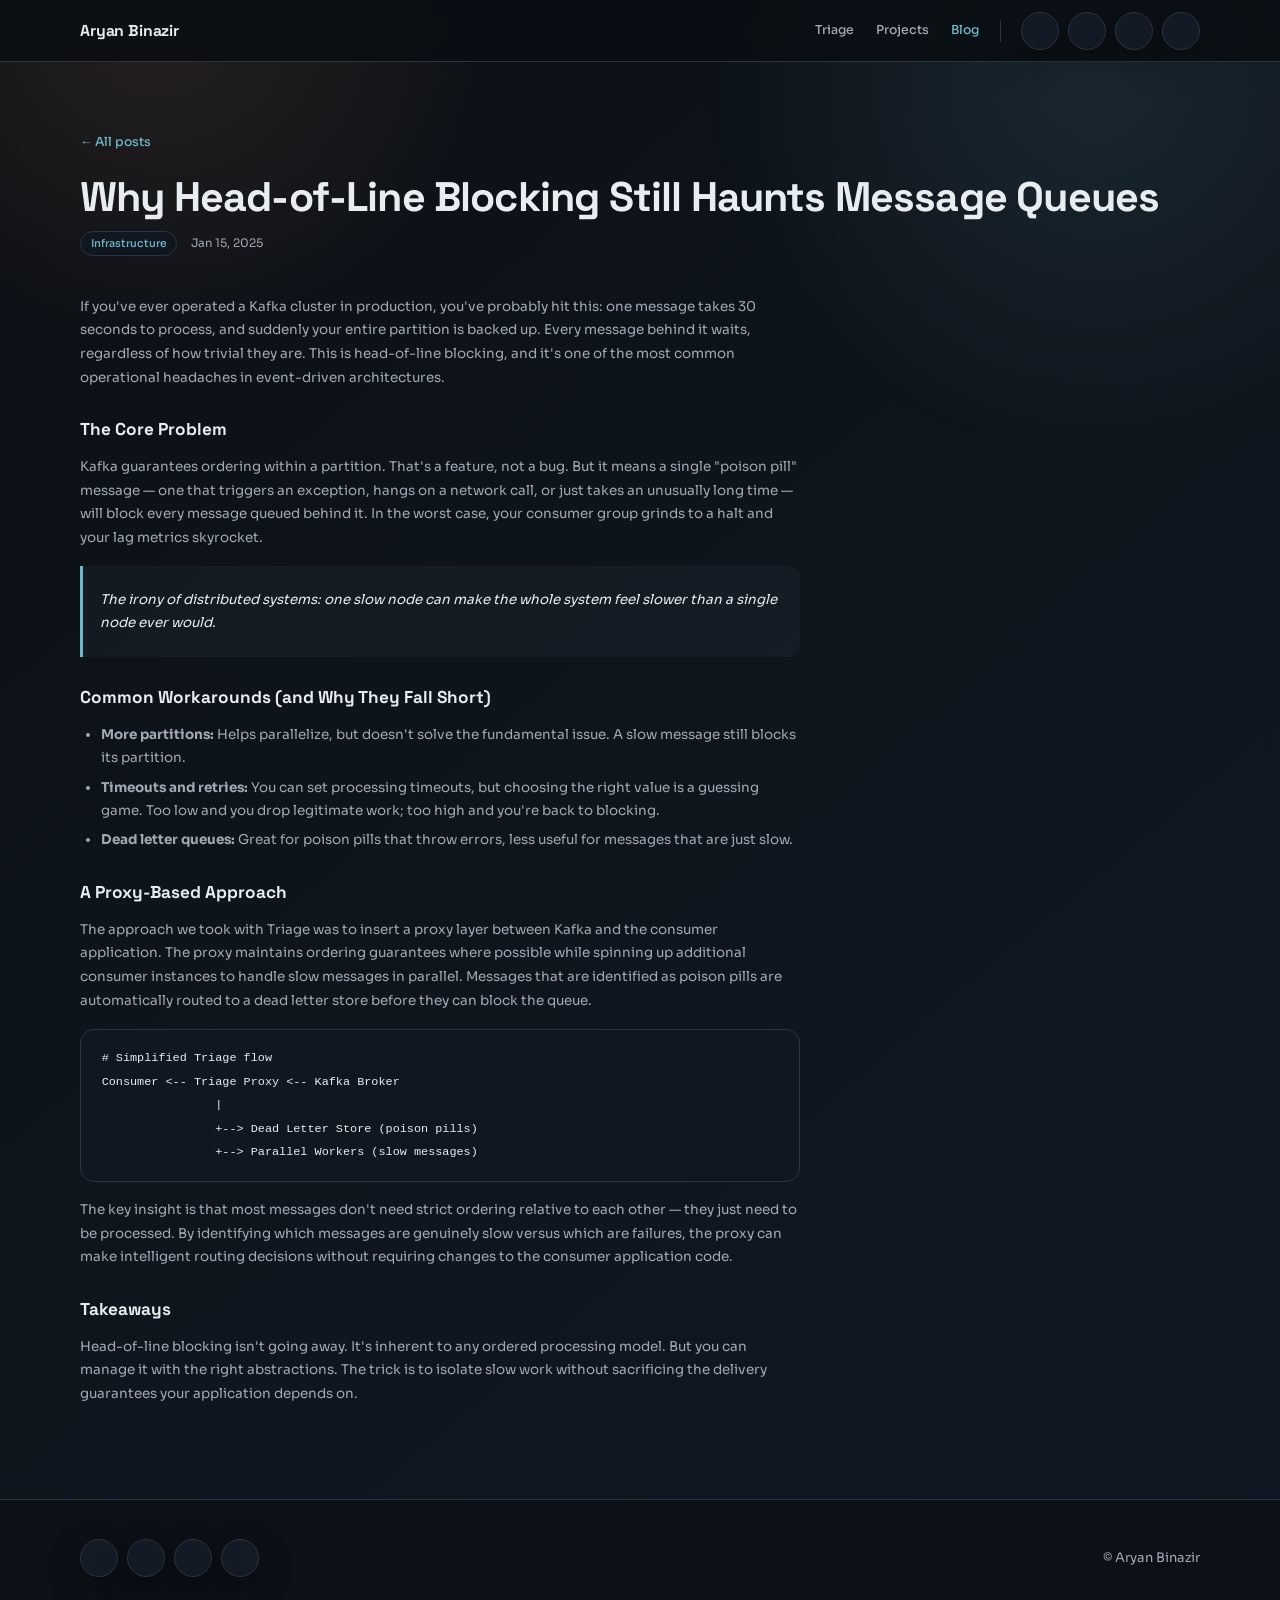
==== blog/head-of-line-blocking/index.html @ 7ed04e6e "Add per-post pages with clean URLs at /blog/<slug>/ - build-posts.sh now generates blog/<slug>/index" ====
<!DOCTYPE html>
<html lang="en">
  <head>
    <title>Why Head-of-Line Blocking Still Haunts Message Queues &ndash; Aryan Binazir</title>
    <meta charset="utf-8" />
    <meta name="viewport" content="width=device-width, initial-scale=1" />
    <meta name="description" content="A single slow consumer can stall an entire Kafka partition. Here&#x27;s how we diagnosed the problem at scale and what we built to fix it." />
    <link rel="canonical" href="https://aryanbinazir.dev/blog/head-of-line-blocking/" />
    <!-- Open Graph -->
    <meta property="og:type" content="article" />
    <meta property="og:title" content="Why Head-of-Line Blocking Still Haunts Message Queues" />
    <meta property="og:description" content="A single slow consumer can stall an entire Kafka partition. Here&#x27;s how we diagnosed the problem at scale and what we built to fix it." />
    <meta property="og:url" content="https://aryanbinazir.dev/blog/head-of-line-blocking/" />
    <meta property="article:published_time" content="2025-01-15" />
    <!-- Twitter -->
    <meta name="twitter:card" content="summary" />
    <meta name="twitter:title" content="Why Head-of-Line Blocking Still Haunts Message Queues" />
    <meta name="twitter:description" content="A single slow consumer can stall an entire Kafka partition. Here&#x27;s how we diagnosed the problem at scale and what we built to fix it." />
    <link rel="icon" type="image/x-icon" href="../../images/Favicon.ico" />
    <link rel="icon" type="image/svg+xml" href="../../images/favicon.svg" />
    <link rel="preconnect" href="https://fonts.googleapis.com" />
    <link rel="preconnect" href="https://fonts.gstatic.com" crossorigin />
    <link
      href="https://fonts.googleapis.com/css2?family=Space+Grotesk:wght@400;500;600;700&family=Sora:wght@300;400;500;600;700&display=swap"
      rel="stylesheet"
    />
    <link rel="stylesheet" href="../../assets/css/fontawesome-all.min.css" />
    <style>
      :root {
        --bg: #0b0f14; --bg-alt: #111823; --ink: #e8edf2; --muted: #a1a9b5;
        --accent: #d28c62; --accent-2: #6fb8c9; --card: #141d28;
        --border: #2a3443; --panel: #101720;
        --shadow: 0 24px 60px rgba(0,0,0,0.55);
        --shadow-soft: 0 12px 32px rgba(0,0,0,0.35);
        --scroll-offset: 84px;
      }
      *, *::before, *::after { box-sizing: border-box; margin: 0; padding: 0; }
      html { font-size: 86%; scroll-behavior: smooth; }
      body {
        min-height: 100vh; font-family: 'Sora', sans-serif; color: var(--ink);
        background: linear-gradient(140deg, var(--bg) 0%, #0f151d 45%, var(--bg-alt) 100%);
        line-height: 1.65;
      }
      body::before, body::after {
        content: ''; position: fixed; inset: 0; pointer-events: none; z-index: 0;
      }
      body::before { background: radial-gradient(600px circle at 12% 0%, rgba(210,140,98,0.14), transparent 60%); }
      body::after  { background: radial-gradient(700px circle at 85% 8%, rgba(111,184,201,0.12), transparent 55%); }
      img { max-width: 100%; display: block; }
      a { color: inherit; text-decoration: none; }
      ul { list-style: none; }
      .page {
        position: relative; z-index: 1;
        background-image: radial-gradient(rgba(255,255,255,0.025) 0.6px, transparent 0.6px);
        background-size: 18px 18px;
      }
      .container { width: min(1120px, 92vw); margin: 0 auto; }

      /* ── HEADER ── */
      .site-header {
        position: sticky; top: 0; z-index: 10;
        background: rgba(11,15,20,0.9); border-bottom: 1px solid var(--border);
        backdrop-filter: blur(12px); -webkit-backdrop-filter: blur(12px);
      }
      .header-inner { display: flex; align-items: center; justify-content: space-between; padding: 0.85rem 0; }
      .header-brand { font-family: 'Space Grotesk', sans-serif; font-size: 1.15rem; font-weight: 700; color: var(--ink); letter-spacing: -0.01em; white-space: nowrap; }
      .header-right { display: flex; align-items: center; gap: 1.5rem; }
      .text-nav { display: flex; gap: 1.6rem; }
      .text-nav a { font-size: 0.9rem; font-weight: 500; color: var(--muted); transition: color 0.2s; }
      .text-nav a:hover { color: var(--accent-2); }
      .text-nav a.active { color: var(--accent-2); }
      .nav-divider { width: 1px; height: 22px; background: var(--border); }
      .icon-nav { display: flex; align-items: center; gap: 0.65rem; }
      .icon-nav li { display: flex; }
      .icon-nav .icon {
        position: relative; display: inline-flex; align-items: center; justify-content: center;
        width: 38px; height: 38px; border-radius: 999px; border: 1px solid var(--border);
        background: rgba(20,29,40,0.92); box-shadow: var(--shadow-soft); font-size: 0.95rem;
        transition: transform 0.2s, box-shadow 0.2s, border-color 0.2s;
      }
      .icon-nav .icon:hover { transform: translateY(-2px); box-shadow: var(--shadow); border-color: rgba(111,184,201,0.6); }
      .icon-nav .label { position: absolute; width: 1px; height: 1px; padding: 0; margin: -1px; overflow: hidden; clip: rect(0,0,0,0); white-space: nowrap; border: 0; }

      /* ── POST LAYOUT ── */
      .post-header { padding: clamp(3rem, 6vw, 5rem) 0 clamp(1.5rem, 3vw, 2rem); }
      .back-link { display: inline-flex; align-items: center; gap: 0.4rem; font-size: 0.9rem; font-weight: 500; color: var(--accent-2); margin-bottom: 1.5rem; transition: color 0.2s, gap 0.2s; }
      .back-link:hover { color: var(--accent); gap: 0.6rem; }
      .post-header h1 {
        font-family: 'Space Grotesk', sans-serif; font-size: clamp(2rem, 3.5vw, 3rem);
        line-height: 1.15; letter-spacing: -0.02em; margin-bottom: 0.75rem; max-width: 40ch;
      }
      .post-header .post-meta { display: flex; align-items: center; gap: 1rem; font-size: 0.85rem; color: var(--muted); }
      .post-tag {
        display: inline-block; padding: 0.2rem 0.7rem; border-radius: 999px;
        border: 1px solid var(--border); background: var(--panel);
        font-size: 0.78rem; font-weight: 500; color: var(--accent-2);
      }

      /* ── POST BODY ── */
      .post-content { padding: 0 0 clamp(4rem, 7vw, 6rem); }
      .post-body { color: var(--muted); font-size: 0.98rem; line-height: 1.75; max-width: 72ch; }
      .post-body h2 { font-family: 'Space Grotesk', sans-serif; color: var(--ink); font-size: 1.25rem; margin: 1.8rem 0 0.6rem; }
      .post-body h3 { font-family: 'Space Grotesk', sans-serif; color: var(--ink); font-size: 1.1rem; margin: 1.4rem 0 0.5rem; }
      .post-body p { margin: 0.8rem 0; }
      .post-body code { background: var(--panel); border: 1px solid var(--border); border-radius: 6px; padding: 0.15rem 0.45rem; font-size: 0.88rem; color: var(--accent); }
      .post-body pre { background: var(--panel); border: 1px solid var(--border); border-radius: 14px; padding: 1.2rem 1.5rem; overflow-x: auto; margin: 1.2rem 0; }
      .post-body pre code { background: none; border: none; padding: 0; font-size: 0.86rem; color: var(--ink); }
      .post-body ul, .post-body ol { list-style: disc; padding-left: 1.5rem; margin: 0.8rem 0; }
      .post-body ol { list-style: decimal; }
      .post-body li { margin-bottom: 0.4rem; }
      .post-body blockquote { border-left: 3px solid var(--accent-2); padding: 0.8rem 1.2rem; margin: 1.2rem 0; background: rgba(111,184,201,0.05); border-radius: 0 12px 12px 0; font-style: italic; color: var(--ink); }
      .post-body a { color: var(--accent-2); text-decoration: underline; text-underline-offset: 2px; }
      .post-body a:hover { color: var(--accent); }
      .post-body hr { border: none; border-top: 1px solid var(--border); margin: 2rem 0; }
      .post-body img { border-radius: 14px; margin: 1.2rem 0; }

      /* ── FOOTER ── */
      .site-footer { border-top: 1px solid var(--border); padding: 2.8rem 0 3.5rem; background: rgba(11,15,20,0.65); }
      .footer-inner { display: flex; align-items: center; justify-content: space-between; gap: 1.5rem; flex-wrap: wrap; }
      .footer-meta { display: flex; gap: 1.5rem; color: var(--muted); font-size: 0.95rem; }

      /* ── RESPONSIVE ── */
      @media (max-width: 960px) { .header-inner { justify-content: center; } .header-brand { display: none; } .header-right { width: 100%; justify-content: center; } }
      @media (max-width: 700px) { .icon-nav { flex-wrap: wrap; justify-content: center; } .text-nav { gap: 1rem; } .text-nav a { font-size: 0.82rem; } .nav-divider { display: none; } .site-header { position: static; } .header-right { flex-wrap: wrap; justify-content: center; gap: 0.75rem; } .footer-inner { justify-content: center; } }
      @media (prefers-reduced-motion: reduce) { html { scroll-behavior: auto; } }
    </style>
  </head>
  <body class="site">
    <div class="page">
      <header class="site-header">
        <div class="container header-inner">
          <a href="../../index.html" class="header-brand">Aryan Binazir</a>
          <div class="header-right">
            <nav class="text-nav" aria-label="Main navigation">
              <a href="../../index.html#triage">Triage</a>
              <a href="../../index.html#projects">Projects</a>
              <a href="../../blog.html" class="active">Blog</a>
            </nav>
            <span class="nav-divider"></span>
            <nav class="icon-nav" aria-label="Social links">
              <a target="_blank" rel="noopener noreferrer" href="https://www.linkedin.com/in/aryanbinazir/" class="icon fab fa-linkedin-in" aria-label="LinkedIn" title="LinkedIn"><span class="label">LinkedIn</span></a>
              <a target="_blank" rel="noopener noreferrer" href="https://github.com/aryan-binazir" class="icon fab fa-github" aria-label="GitHub" title="GitHub"><span class="label">GitHub</span></a>
              <a target="_blank" rel="noopener noreferrer" href="/assets/Aryan-Binazir-Resume.pdf" class="icon fas fa-file-alt" aria-label="Resume" title="Resume"><span class="label">Resume</span></a>
              <a href="mailto:abinazir@gmail.com" class="icon fas fa-envelope" aria-label="Email" title="Email"><span class="label">Email</span></a>
            </nav>
          </div>
        </div>
      </header>

      <main>
        <section class="post-header">
          <div class="container">
            <a href="../../blog.html" class="back-link">&larr; All posts</a>
            <h1>Why Head-of-Line Blocking Still Haunts Message Queues</h1>
            <div class="post-meta">
              <span class="post-tag">Infrastructure</span>
              <time datetime="2025-01-15">Jan 15, 2025</time>
            </div>
          </div>
        </section>
        <section class="post-content">
          <div class="container">
            <div class="post-body" id="post-body"></div>
          </div>
        </section>
      </main>

      <footer class="site-footer">
        <div class="container footer-inner">
          <ul class="icon-nav" aria-label="Footer social links">
            <li><a target="_blank" rel="noopener noreferrer" href="https://www.linkedin.com/in/aryanbinazir/" class="icon fab fa-linkedin-in" aria-label="LinkedIn" title="LinkedIn"><span class="label">LinkedIn</span></a></li>
            <li><a target="_blank" rel="noopener noreferrer" href="https://github.com/aryan-binazir" class="icon fab fa-github" aria-label="GitHub" title="GitHub"><span class="label">GitHub</span></a></li>
            <li><a target="_blank" rel="noopener noreferrer" href="/assets/Aryan-Binazir-Resume.pdf" class="icon fas fa-file-alt" aria-label="Resume" title="Resume"><span class="label">Resume</span></a></li>
            <li><a href="mailto:abinazir@gmail.com" class="icon fas fa-envelope" aria-label="Email" title="Email"><span class="label">Email</span></a></li>
          </ul>
          <ul class="footer-meta"><li>&copy; Aryan Binazir</li></ul>
        </div>
      </footer>
    </div>

    <script src="../../assets/js/marked.min.js"></script>
    <script>
      document.getElementById('post-body').innerHTML = marked.parse("\nIf you've ever operated a Kafka cluster in production, you've probably hit this: one message takes 30 seconds to process, and suddenly your entire partition is backed up. Every message behind it waits, regardless of how trivial they are. This is head-of-line blocking, and it's one of the most common operational headaches in event-driven architectures.\n\n## The Core Problem\n\nKafka guarantees ordering within a partition. That's a feature, not a bug. But it means a single \"poison pill\" message \u2014 one that triggers an exception, hangs on a network call, or just takes an unusually long time \u2014 will block every message queued behind it. In the worst case, your consumer group grinds to a halt and your lag metrics skyrocket.\n\n> The irony of distributed systems: one slow node can make the whole system feel slower than a single node ever would.\n\n## Common Workarounds (and Why They Fall Short)\n\n- **More partitions:** Helps parallelize, but doesn't solve the fundamental issue. A slow message still blocks its partition.\n- **Timeouts and retries:** You can set processing timeouts, but choosing the right value is a guessing game. Too low and you drop legitimate work; too high and you're back to blocking.\n- **Dead letter queues:** Great for poison pills that throw errors, less useful for messages that are just slow.\n\n## A Proxy-Based Approach\n\nThe approach we took with Triage was to insert a proxy layer between Kafka and the consumer application. The proxy maintains ordering guarantees where possible while spinning up additional consumer instances to handle slow messages in parallel. Messages that are identified as poison pills are automatically routed to a dead letter store before they can block the queue.\n\n```\n# Simplified Triage flow\nConsumer <-- Triage Proxy <-- Kafka Broker\n                |\n                +--> Dead Letter Store (poison pills)\n                +--> Parallel Workers (slow messages)\n```\n\nThe key insight is that most messages don't need strict ordering relative to each other \u2014 they just need to be processed. By identifying which messages are genuinely slow versus which are failures, the proxy can make intelligent routing decisions without requiring changes to the consumer application code.\n\n## Takeaways\n\nHead-of-line blocking isn't going away. It's inherent to any ordered processing model. But you can manage it with the right abstractions. The trick is to isolate slow work without sacrificing the delivery guarantees your application depends on.\n");
    </script>
  </body>
</html>
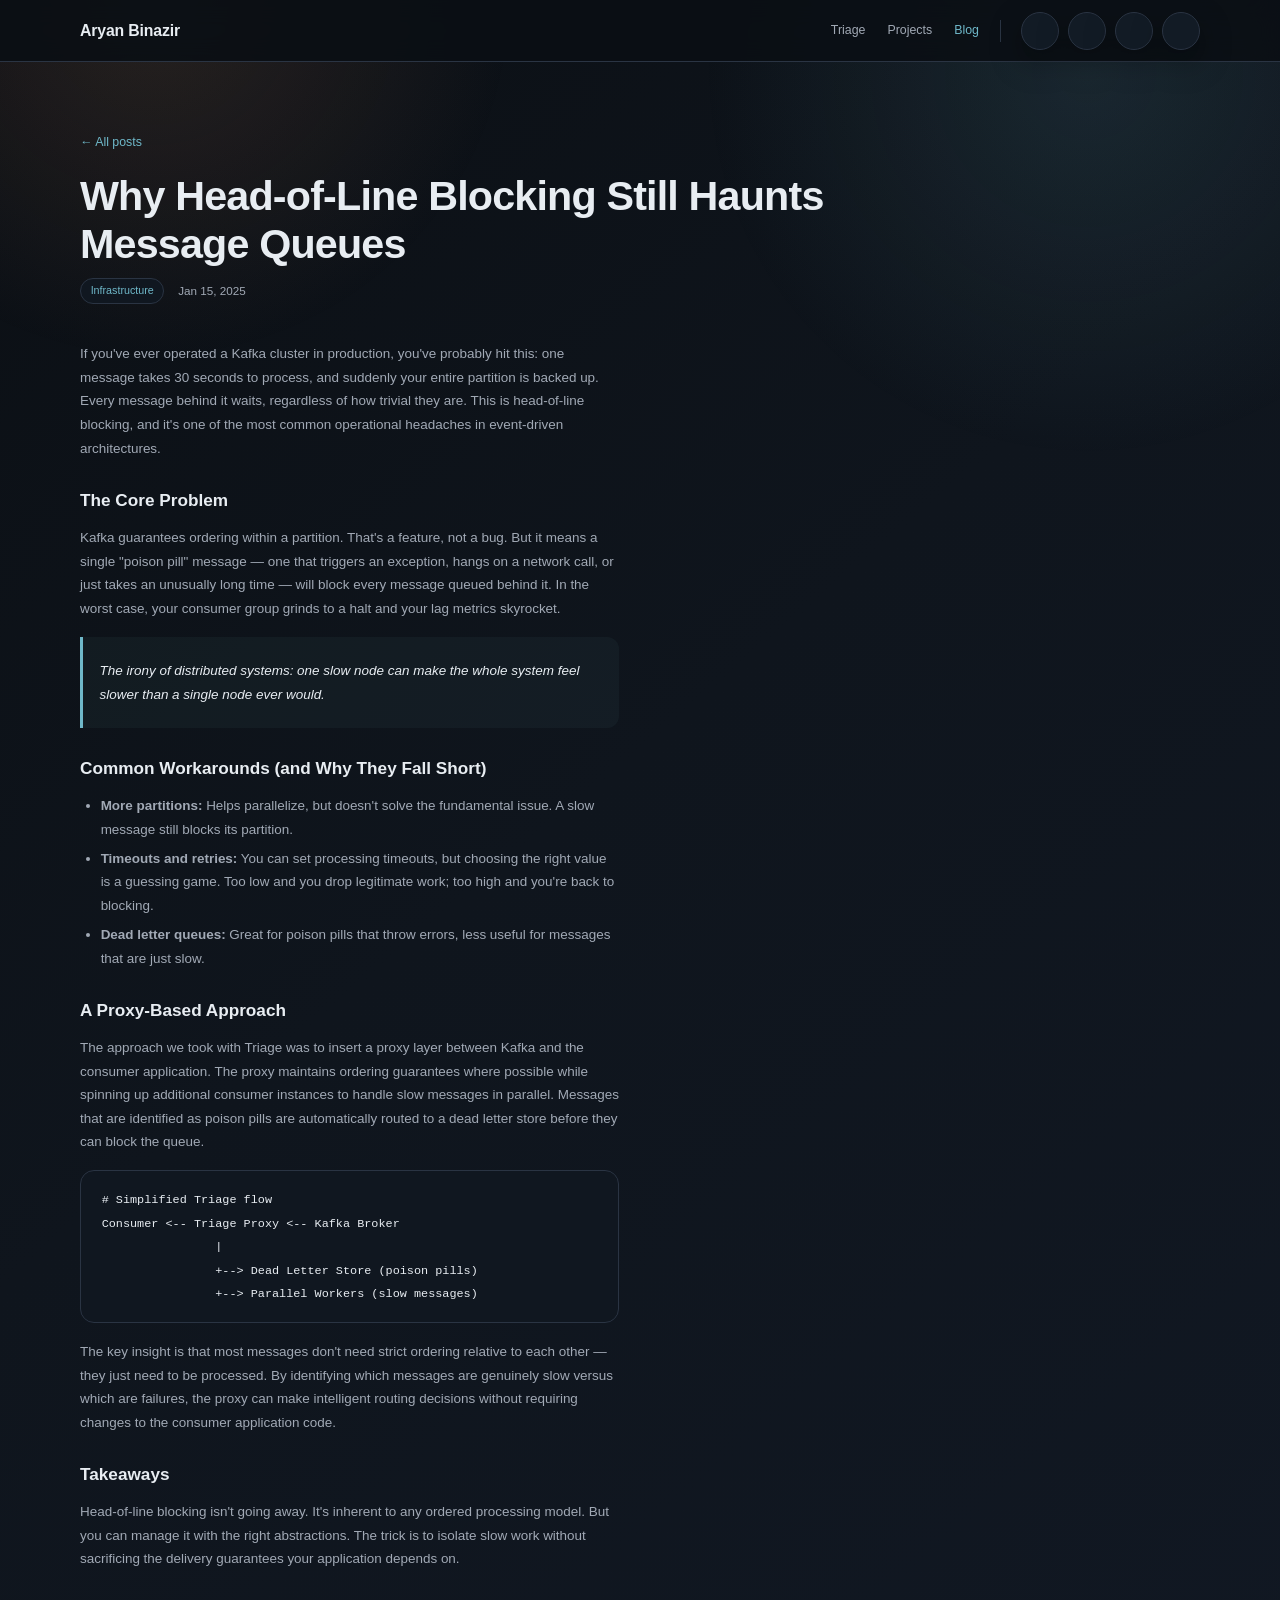
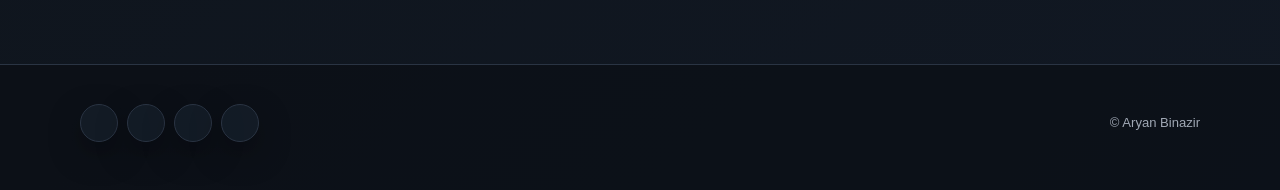
==== commit d6746ad4: "Fix HTML sanitizer XSS vulnerabilities and harden build script Sanitizer: - Add missing dangerous ta" ====
--- a/blog/head-of-line-blocking/index.html
+++ b/blog/head-of-line-blocking/index.html
@@ -1,9 +1,11 @@
 <!DOCTYPE html>
+<!-- GENERATED_BY_BUILD_POSTS_SH -->
 <html lang="en">
   <head>
     <title>Why Head-of-Line Blocking Still Haunts Message Queues &ndash; Aryan Binazir</title>
     <meta charset="utf-8" />
     <meta name="viewport" content="width=device-width, initial-scale=1" />
+    <meta http-equiv="Content-Security-Policy" content="default-src 'self'; script-src 'self' 'unsafe-inline'; style-src 'self' 'unsafe-inline' https://fonts.googleapis.com; font-src https://fonts.gstatic.com; img-src 'self' data: https:; object-src 'none'; base-uri 'self'" />
     <meta name="description" content="A single slow consumer can stall an entire Kafka partition. Here&#x27;s how we diagnosed the problem at scale and what we built to fix it." />
     <link rel="canonical" href="https://aryanbinazir.dev/blog/head-of-line-blocking/" />
     <!-- Open Graph -->
@@ -25,105 +27,8 @@
       rel="stylesheet"
     />
     <link rel="stylesheet" href="../../assets/css/fontawesome-all.min.css" />
-    <style>
-      :root {
-        --bg: #0b0f14; --bg-alt: #111823; --ink: #e8edf2; --muted: #a1a9b5;
-        --accent: #d28c62; --accent-2: #6fb8c9; --card: #141d28;
-        --border: #2a3443; --panel: #101720;
-        --shadow: 0 24px 60px rgba(0,0,0,0.55);
-        --shadow-soft: 0 12px 32px rgba(0,0,0,0.35);
-        --scroll-offset: 84px;
-      }
-      *, *::before, *::after { box-sizing: border-box; margin: 0; padding: 0; }
-      html { font-size: 86%; scroll-behavior: smooth; }
-      body {
-        min-height: 100vh; font-family: 'Sora', sans-serif; color: var(--ink);
-        background: linear-gradient(140deg, var(--bg) 0%, #0f151d 45%, var(--bg-alt) 100%);
-        line-height: 1.65;
-      }
-      body::before, body::after {
-        content: ''; position: fixed; inset: 0; pointer-events: none; z-index: 0;
-      }
-      body::before { background: radial-gradient(600px circle at 12% 0%, rgba(210,140,98,0.14), transparent 60%); }
-      body::after  { background: radial-gradient(700px circle at 85% 8%, rgba(111,184,201,0.12), transparent 55%); }
-      img { max-width: 100%; display: block; }
-      a { color: inherit; text-decoration: none; }
-      ul { list-style: none; }
-      .page {
-        position: relative; z-index: 1;
-        background-image: radial-gradient(rgba(255,255,255,0.025) 0.6px, transparent 0.6px);
-        background-size: 18px 18px;
-      }
-      .container { width: min(1120px, 92vw); margin: 0 auto; }
-
-      /* ── HEADER ── */
-      .site-header {
-        position: sticky; top: 0; z-index: 10;
-        background: rgba(11,15,20,0.9); border-bottom: 1px solid var(--border);
-        backdrop-filter: blur(12px); -webkit-backdrop-filter: blur(12px);
-      }
-      .header-inner { display: flex; align-items: center; justify-content: space-between; padding: 0.85rem 0; }
-      .header-brand { font-family: 'Space Grotesk', sans-serif; font-size: 1.15rem; font-weight: 700; color: var(--ink); letter-spacing: -0.01em; white-space: nowrap; }
-      .header-right { display: flex; align-items: center; gap: 1.5rem; }
-      .text-nav { display: flex; gap: 1.6rem; }
-      .text-nav a { font-size: 0.9rem; font-weight: 500; color: var(--muted); transition: color 0.2s; }
-      .text-nav a:hover { color: var(--accent-2); }
-      .text-nav a.active { color: var(--accent-2); }
-      .nav-divider { width: 1px; height: 22px; background: var(--border); }
-      .icon-nav { display: flex; align-items: center; gap: 0.65rem; }
-      .icon-nav li { display: flex; }
-      .icon-nav .icon {
-        position: relative; display: inline-flex; align-items: center; justify-content: center;
-        width: 38px; height: 38px; border-radius: 999px; border: 1px solid var(--border);
-        background: rgba(20,29,40,0.92); box-shadow: var(--shadow-soft); font-size: 0.95rem;
-        transition: transform 0.2s, box-shadow 0.2s, border-color 0.2s;
-      }
-      .icon-nav .icon:hover { transform: translateY(-2px); box-shadow: var(--shadow); border-color: rgba(111,184,201,0.6); }
-      .icon-nav .label { position: absolute; width: 1px; height: 1px; padding: 0; margin: -1px; overflow: hidden; clip: rect(0,0,0,0); white-space: nowrap; border: 0; }
-
-      /* ── POST LAYOUT ── */
-      .post-header { padding: clamp(3rem, 6vw, 5rem) 0 clamp(1.5rem, 3vw, 2rem); }
-      .back-link { display: inline-flex; align-items: center; gap: 0.4rem; font-size: 0.9rem; font-weight: 500; color: var(--accent-2); margin-bottom: 1.5rem; transition: color 0.2s, gap 0.2s; }
-      .back-link:hover { color: var(--accent); gap: 0.6rem; }
-      .post-header h1 {
-        font-family: 'Space Grotesk', sans-serif; font-size: clamp(2rem, 3.5vw, 3rem);
-        line-height: 1.15; letter-spacing: -0.02em; margin-bottom: 0.75rem; max-width: 40ch;
-      }
-      .post-header .post-meta { display: flex; align-items: center; gap: 1rem; font-size: 0.85rem; color: var(--muted); }
-      .post-tag {
-        display: inline-block; padding: 0.2rem 0.7rem; border-radius: 999px;
-        border: 1px solid var(--border); background: var(--panel);
-        font-size: 0.78rem; font-weight: 500; color: var(--accent-2);
-      }
-
-      /* ── POST BODY ── */
-      .post-content { padding: 0 0 clamp(4rem, 7vw, 6rem); }
-      .post-body { color: var(--muted); font-size: 0.98rem; line-height: 1.75; max-width: 72ch; }
-      .post-body h2 { font-family: 'Space Grotesk', sans-serif; color: var(--ink); font-size: 1.25rem; margin: 1.8rem 0 0.6rem; }
-      .post-body h3 { font-family: 'Space Grotesk', sans-serif; color: var(--ink); font-size: 1.1rem; margin: 1.4rem 0 0.5rem; }
-      .post-body p { margin: 0.8rem 0; }
-      .post-body code { background: var(--panel); border: 1px solid var(--border); border-radius: 6px; padding: 0.15rem 0.45rem; font-size: 0.88rem; color: var(--accent); }
-      .post-body pre { background: var(--panel); border: 1px solid var(--border); border-radius: 14px; padding: 1.2rem 1.5rem; overflow-x: auto; margin: 1.2rem 0; }
-      .post-body pre code { background: none; border: none; padding: 0; font-size: 0.86rem; color: var(--ink); }
-      .post-body ul, .post-body ol { list-style: disc; padding-left: 1.5rem; margin: 0.8rem 0; }
-      .post-body ol { list-style: decimal; }
-      .post-body li { margin-bottom: 0.4rem; }
-      .post-body blockquote { border-left: 3px solid var(--accent-2); padding: 0.8rem 1.2rem; margin: 1.2rem 0; background: rgba(111,184,201,0.05); border-radius: 0 12px 12px 0; font-style: italic; color: var(--ink); }
-      .post-body a { color: var(--accent-2); text-decoration: underline; text-underline-offset: 2px; }
-      .post-body a:hover { color: var(--accent); }
-      .post-body hr { border: none; border-top: 1px solid var(--border); margin: 2rem 0; }
-      .post-body img { border-radius: 14px; margin: 1.2rem 0; }
-
-      /* ── FOOTER ── */
-      .site-footer { border-top: 1px solid var(--border); padding: 2.8rem 0 3.5rem; background: rgba(11,15,20,0.65); }
-      .footer-inner { display: flex; align-items: center; justify-content: space-between; gap: 1.5rem; flex-wrap: wrap; }
-      .footer-meta { display: flex; gap: 1.5rem; color: var(--muted); font-size: 0.95rem; }
-
-      /* ── RESPONSIVE ── */
-      @media (max-width: 960px) { .header-inner { justify-content: center; } .header-brand { display: none; } .header-right { width: 100%; justify-content: center; } }
-      @media (max-width: 700px) { .icon-nav { flex-wrap: wrap; justify-content: center; } .text-nav { gap: 1rem; } .text-nav a { font-size: 0.82rem; } .nav-divider { display: none; } .site-header { position: static; } .header-right { flex-wrap: wrap; justify-content: center; gap: 0.75rem; } .footer-inner { justify-content: center; } }
-      @media (prefers-reduced-motion: reduce) { html { scroll-behavior: auto; } }
-    </style>
+    <link rel="stylesheet" href="../../assets/css/site-shared.css" />
+    <link rel="stylesheet" href="../../assets/css/blog-post.css" />
   </head>
   <body class="site">
     <div class="page">
@@ -140,7 +45,7 @@
             <nav class="icon-nav" aria-label="Social links">
               <a target="_blank" rel="noopener noreferrer" href="https://www.linkedin.com/in/aryanbinazir/" class="icon fab fa-linkedin-in" aria-label="LinkedIn" title="LinkedIn"><span class="label">LinkedIn</span></a>
               <a target="_blank" rel="noopener noreferrer" href="https://github.com/aryan-binazir" class="icon fab fa-github" aria-label="GitHub" title="GitHub"><span class="label">GitHub</span></a>
-              <a target="_blank" rel="noopener noreferrer" href="/assets/Aryan-Binazir-Resume.pdf" class="icon fas fa-file-alt" aria-label="Resume" title="Resume"><span class="label">Resume</span></a>
+              <a target="_blank" rel="noopener noreferrer" href="../../assets/Aryan-Binazir-Resume.pdf" class="icon fas fa-file-alt" aria-label="Resume" title="Resume"><span class="label">Resume</span></a>
               <a href="mailto:abinazir@gmail.com" class="icon fas fa-envelope" aria-label="Email" title="Email"><span class="label">Email</span></a>
             </nav>
           </div>
@@ -170,7 +75,7 @@
           <ul class="icon-nav" aria-label="Footer social links">
             <li><a target="_blank" rel="noopener noreferrer" href="https://www.linkedin.com/in/aryanbinazir/" class="icon fab fa-linkedin-in" aria-label="LinkedIn" title="LinkedIn"><span class="label">LinkedIn</span></a></li>
             <li><a target="_blank" rel="noopener noreferrer" href="https://github.com/aryan-binazir" class="icon fab fa-github" aria-label="GitHub" title="GitHub"><span class="label">GitHub</span></a></li>
-            <li><a target="_blank" rel="noopener noreferrer" href="/assets/Aryan-Binazir-Resume.pdf" class="icon fas fa-file-alt" aria-label="Resume" title="Resume"><span class="label">Resume</span></a></li>
+            <li><a target="_blank" rel="noopener noreferrer" href="../../assets/Aryan-Binazir-Resume.pdf" class="icon fas fa-file-alt" aria-label="Resume" title="Resume"><span class="label">Resume</span></a></li>
             <li><a href="mailto:abinazir@gmail.com" class="icon fas fa-envelope" aria-label="Email" title="Email"><span class="label">Email</span></a></li>
           </ul>
           <ul class="footer-meta"><li>&copy; Aryan Binazir</li></ul>
@@ -179,8 +84,15 @@
     </div>
 
     <script src="../../assets/js/marked.min.js"></script>
+    <script src="../../assets/js/markdown-renderer.js"></script>
     <script>
-      document.getElementById('post-body').innerHTML = marked.parse("\nIf you've ever operated a Kafka cluster in production, you've probably hit this: one message takes 30 seconds to process, and suddenly your entire partition is backed up. Every message behind it waits, regardless of how trivial they are. This is head-of-line blocking, and it's one of the most common operational headaches in event-driven architectures.\n\n## The Core Problem\n\nKafka guarantees ordering within a partition. That's a feature, not a bug. But it means a single \"poison pill\" message \u2014 one that triggers an exception, hangs on a network call, or just takes an unusually long time \u2014 will block every message queued behind it. In the worst case, your consumer group grinds to a halt and your lag metrics skyrocket.\n\n> The irony of distributed systems: one slow node can make the whole system feel slower than a single node ever would.\n\n## Common Workarounds (and Why They Fall Short)\n\n- **More partitions:** Helps parallelize, but doesn't solve the fundamental issue. A slow message still blocks its partition.\n- **Timeouts and retries:** You can set processing timeouts, but choosing the right value is a guessing game. Too low and you drop legitimate work; too high and you're back to blocking.\n- **Dead letter queues:** Great for poison pills that throw errors, less useful for messages that are just slow.\n\n## A Proxy-Based Approach\n\nThe approach we took with Triage was to insert a proxy layer between Kafka and the consumer application. The proxy maintains ordering guarantees where possible while spinning up additional consumer instances to handle slow messages in parallel. Messages that are identified as poison pills are automatically routed to a dead letter store before they can block the queue.\n\n```\n# Simplified Triage flow\nConsumer <-- Triage Proxy <-- Kafka Broker\n                |\n                +--> Dead Letter Store (poison pills)\n                +--> Parallel Workers (slow messages)\n```\n\nThe key insight is that most messages don't need strict ordering relative to each other \u2014 they just need to be processed. By identifying which messages are genuinely slow versus which are failures, the proxy can make intelligent routing decisions without requiring changes to the consumer application code.\n\n## Takeaways\n\nHead-of-line blocking isn't going away. It's inherent to any ordered processing model. But you can manage it with the right abstractions. The trick is to isolate slow work without sacrificing the delivery guarantees your application depends on.\n");
+      (() => {
+        const markdownSource = "\nIf you've ever operated a Kafka cluster in production, you've probably hit this: one message takes 30 seconds to process, and suddenly your entire partition is backed up. Every message behind it waits, regardless of how trivial they are. This is head-of-line blocking, and it's one of the most common operational headaches in event-driven architectures.\n\n## The Core Problem\n\nKafka guarantees ordering within a partition. That's a feature, not a bug. But it means a single \"poison pill\" message — one that triggers an exception, hangs on a network call, or just takes an unusually long time — will block every message queued behind it. In the worst case, your consumer group grinds to a halt and your lag metrics skyrocket.\n\n\u003e The irony of distributed systems: one slow node can make the whole system feel slower than a single node ever would.\n\n## Common Workarounds (and Why They Fall Short)\n\n- **More partitions:** Helps parallelize, but doesn't solve the fundamental issue. A slow message still blocks its partition.\n- **Timeouts and retries:** You can set processing timeouts, but choosing the right value is a guessing game. Too low and you drop legitimate work; too high and you're back to blocking.\n- **Dead letter queues:** Great for poison pills that throw errors, less useful for messages that are just slow.\n\n## A Proxy-Based Approach\n\nThe approach we took with Triage was to insert a proxy layer between Kafka and the consumer application. The proxy maintains ordering guarantees where possible while spinning up additional consumer instances to handle slow messages in parallel. Messages that are identified as poison pills are automatically routed to a dead letter store before they can block the queue.\n\n```\n# Simplified Triage flow\nConsumer \u003c-- Triage Proxy \u003c-- Kafka Broker\n                |\n                +--\u003e Dead Letter Store (poison pills)\n                +--\u003e Parallel Workers (slow messages)\n```\n\nThe key insight is that most messages don't need strict ordering relative to each other — they just need to be processed. By identifying which messages are genuinely slow versus which are failures, the proxy can make intelligent routing decisions without requiring changes to the consumer application code.\n\n## Takeaways\n\nHead-of-line blocking isn't going away. It's inherent to any ordered processing model. But you can manage it with the right abstractions. The trick is to isolate slow work without sacrificing the delivery guarantees your application depends on.\n";
+        window.renderMarkdownInto({
+          elementId: 'post-body',
+          markdownSource
+        });
+      })();
     </script>
   </body>
 </html>
--- a/assets/css/site-shared.css
+++ b/assets/css/site-shared.css
@@ -0,0 +1,260 @@
+:root {
+  --bg: #0b0f14;
+  --bg-alt: #111823;
+  --ink: #e8edf2;
+  --muted: #a1a9b5;
+  --accent: #d28c62;
+  --accent-2: #6fb8c9;
+  --card: #141d28;
+  --border: #2a3443;
+  --panel: #101720;
+  --shadow: 0 24px 60px rgba(0, 0, 0, 0.55);
+  --shadow-soft: 0 12px 32px rgba(0, 0, 0, 0.35);
+  --scroll-offset: 84px;
+}
+
+*, *::before, *::after {
+  box-sizing: border-box;
+  margin: 0;
+  padding: 0;
+}
+
+html {
+  font-size: 86%;
+  scroll-behavior: smooth;
+}
+
+body {
+  min-height: 100vh;
+  font-family: 'Sora', sans-serif;
+  color: var(--ink);
+  background: linear-gradient(140deg, var(--bg) 0%, #0f151d 45%, var(--bg-alt) 100%);
+  line-height: 1.65;
+}
+
+body::before,
+body::after {
+  content: '';
+  position: fixed;
+  inset: 0;
+  pointer-events: none;
+  z-index: 0;
+}
+
+body::before {
+  background: radial-gradient(600px circle at 12% 0%, rgba(210, 140, 98, 0.14), transparent 60%);
+}
+
+body::after {
+  background: radial-gradient(700px circle at 85% 8%, rgba(111, 184, 201, 0.12), transparent 55%);
+}
+
+img {
+  max-width: 100%;
+  display: block;
+}
+
+a {
+  color: inherit;
+  text-decoration: none;
+}
+
+ul {
+  list-style: none;
+}
+
+.page {
+  position: relative;
+  z-index: 1;
+  background-image: radial-gradient(rgba(255, 255, 255, 0.025) 0.6px, transparent 0.6px);
+  background-size: 18px 18px;
+}
+
+.container {
+  width: min(1120px, 92vw);
+  margin: 0 auto;
+}
+
+.site-header {
+  position: sticky;
+  top: 0;
+  z-index: 10;
+  background: rgba(11, 15, 20, 0.9);
+  border-bottom: 1px solid var(--border);
+  backdrop-filter: blur(12px);
+  -webkit-backdrop-filter: blur(12px);
+}
+
+.header-inner {
+  display: flex;
+  align-items: center;
+  justify-content: space-between;
+  padding: 0.85rem 0;
+}
+
+.header-brand {
+  font-family: 'Space Grotesk', sans-serif;
+  font-size: 1.15rem;
+  font-weight: 700;
+  color: var(--ink);
+  letter-spacing: -0.01em;
+  white-space: nowrap;
+}
+
+.header-right {
+  display: flex;
+  align-items: center;
+  gap: 1.5rem;
+}
+
+.text-nav {
+  display: flex;
+  gap: 1.6rem;
+}
+
+.text-nav a {
+  font-size: 0.9rem;
+  font-weight: 500;
+  color: var(--muted);
+  transition: color 0.2s;
+}
+
+.text-nav a:hover,
+.text-nav a.active {
+  color: var(--accent-2);
+}
+
+.nav-divider {
+  width: 1px;
+  height: 22px;
+  background: var(--border);
+}
+
+.icon-nav {
+  display: flex;
+  align-items: center;
+  gap: 0.65rem;
+}
+
+.icon-nav li {
+  display: flex;
+}
+
+.icon-nav .icon {
+  position: relative;
+  display: inline-flex;
+  align-items: center;
+  justify-content: center;
+  width: 38px;
+  height: 38px;
+  border-radius: 999px;
+  border: 1px solid var(--border);
+  background: rgba(20, 29, 40, 0.92);
+  box-shadow: var(--shadow-soft);
+  font-size: 0.95rem;
+  transition: transform 0.2s, box-shadow 0.2s, border-color 0.2s;
+}
+
+.icon-nav .icon:hover {
+  transform: translateY(-2px);
+  box-shadow: var(--shadow);
+  border-color: rgba(111, 184, 201, 0.6);
+}
+
+.icon-nav .label {
+  position: absolute;
+  width: 1px;
+  height: 1px;
+  padding: 0;
+  margin: -1px;
+  overflow: hidden;
+  clip: rect(0, 0, 0, 0);
+  white-space: nowrap;
+  border: 0;
+}
+
+.site-footer {
+  border-top: 1px solid var(--border);
+  padding: 2.8rem 0 3.5rem;
+  background: rgba(11, 15, 20, 0.65);
+}
+
+.footer-inner {
+  display: flex;
+  align-items: center;
+  justify-content: space-between;
+  gap: 1.5rem;
+  flex-wrap: wrap;
+}
+
+.footer-meta {
+  display: flex;
+  gap: 1.5rem;
+  color: var(--muted);
+  font-size: 0.95rem;
+}
+
+@media (max-width: 960px) {
+  .header-inner {
+    justify-content: center;
+  }
+
+  .header-brand {
+    display: none;
+  }
+
+  .header-right {
+    width: 100%;
+    justify-content: center;
+  }
+}
+
+@media (max-width: 700px) {
+  .icon-nav {
+    flex-wrap: wrap;
+    justify-content: center;
+  }
+
+  .text-nav {
+    gap: 1rem;
+  }
+
+  .text-nav a {
+    font-size: 0.82rem;
+  }
+
+  .nav-divider {
+    display: none;
+  }
+
+  .site-header {
+    position: static;
+  }
+
+  .header-right {
+    flex-wrap: wrap;
+    justify-content: center;
+    gap: 0.75rem;
+  }
+
+  .footer-inner {
+    justify-content: center;
+  }
+}
+
+.post-tag {
+  display: inline-block;
+  padding: 0.2rem 0.7rem;
+  border-radius: 999px;
+  border: 1px solid var(--border);
+  background: var(--panel);
+  font-size: 0.78rem;
+  font-weight: 500;
+  color: var(--accent-2);
+}
+
+@media (prefers-reduced-motion: reduce) {
+  html {
+    scroll-behavior: auto;
+  }
+}
--- a/assets/css/blog-post.css
+++ b/assets/css/blog-post.css
@@ -0,0 +1,137 @@
+.post-header {
+  padding: clamp(3rem, 6vw, 5rem) 0 clamp(1.5rem, 3vw, 2rem);
+}
+
+.back-link {
+  display: inline-flex;
+  align-items: center;
+  gap: 0.4rem;
+  font-size: 0.9rem;
+  font-weight: 500;
+  color: var(--accent-2);
+  margin-bottom: 1.5rem;
+  transition: color 0.2s, gap 0.2s;
+}
+
+.back-link:hover {
+  color: var(--accent);
+  gap: 0.6rem;
+}
+
+.post-header h1 {
+  font-family: 'Space Grotesk', sans-serif;
+  font-size: clamp(2rem, 3.5vw, 3rem);
+  line-height: 1.15;
+  letter-spacing: -0.02em;
+  margin-bottom: 0.75rem;
+  max-width: 40ch;
+}
+
+.post-header .post-meta {
+  display: flex;
+  align-items: center;
+  gap: 1rem;
+  font-size: 0.85rem;
+  color: var(--muted);
+}
+
+.post-content {
+  padding: 0 0 clamp(4rem, 7vw, 6rem);
+}
+
+.post-body {
+  color: var(--muted);
+  font-size: 0.98rem;
+  line-height: 1.75;
+  max-width: 72ch;
+}
+
+.post-body h2 {
+  font-family: 'Space Grotesk', sans-serif;
+  color: var(--ink);
+  font-size: 1.25rem;
+  margin: 1.8rem 0 0.6rem;
+}
+
+.post-body h3 {
+  font-family: 'Space Grotesk', sans-serif;
+  color: var(--ink);
+  font-size: 1.1rem;
+  margin: 1.4rem 0 0.5rem;
+}
+
+.post-body p {
+  margin: 0.8rem 0;
+}
+
+.post-body code {
+  background: var(--panel);
+  border: 1px solid var(--border);
+  border-radius: 6px;
+  padding: 0.15rem 0.45rem;
+  font-size: 0.88rem;
+  color: var(--accent);
+}
+
+.post-body pre {
+  background: var(--panel);
+  border: 1px solid var(--border);
+  border-radius: 14px;
+  padding: 1.2rem 1.5rem;
+  overflow-x: auto;
+  margin: 1.2rem 0;
+}
+
+.post-body pre code {
+  background: none;
+  border: none;
+  padding: 0;
+  font-size: 0.86rem;
+  color: var(--ink);
+}
+
+.post-body ul,
+.post-body ol {
+  list-style: disc;
+  padding-left: 1.5rem;
+  margin: 0.8rem 0;
+}
+
+.post-body ol {
+  list-style: decimal;
+}
+
+.post-body li {
+  margin-bottom: 0.4rem;
+}
+
+.post-body blockquote {
+  border-left: 3px solid var(--accent-2);
+  padding: 0.8rem 1.2rem;
+  margin: 1.2rem 0;
+  background: rgba(111, 184, 201, 0.05);
+  border-radius: 0 12px 12px 0;
+  font-style: italic;
+  color: var(--ink);
+}
+
+.post-body a {
+  color: var(--accent-2);
+  text-decoration: underline;
+  text-underline-offset: 2px;
+}
+
+.post-body a:hover {
+  color: var(--accent);
+}
+
+.post-body hr {
+  border: none;
+  border-top: 1px solid var(--border);
+  margin: 2rem 0;
+}
+
+.post-body img {
+  border-radius: 14px;
+  margin: 1.2rem 0;
+}
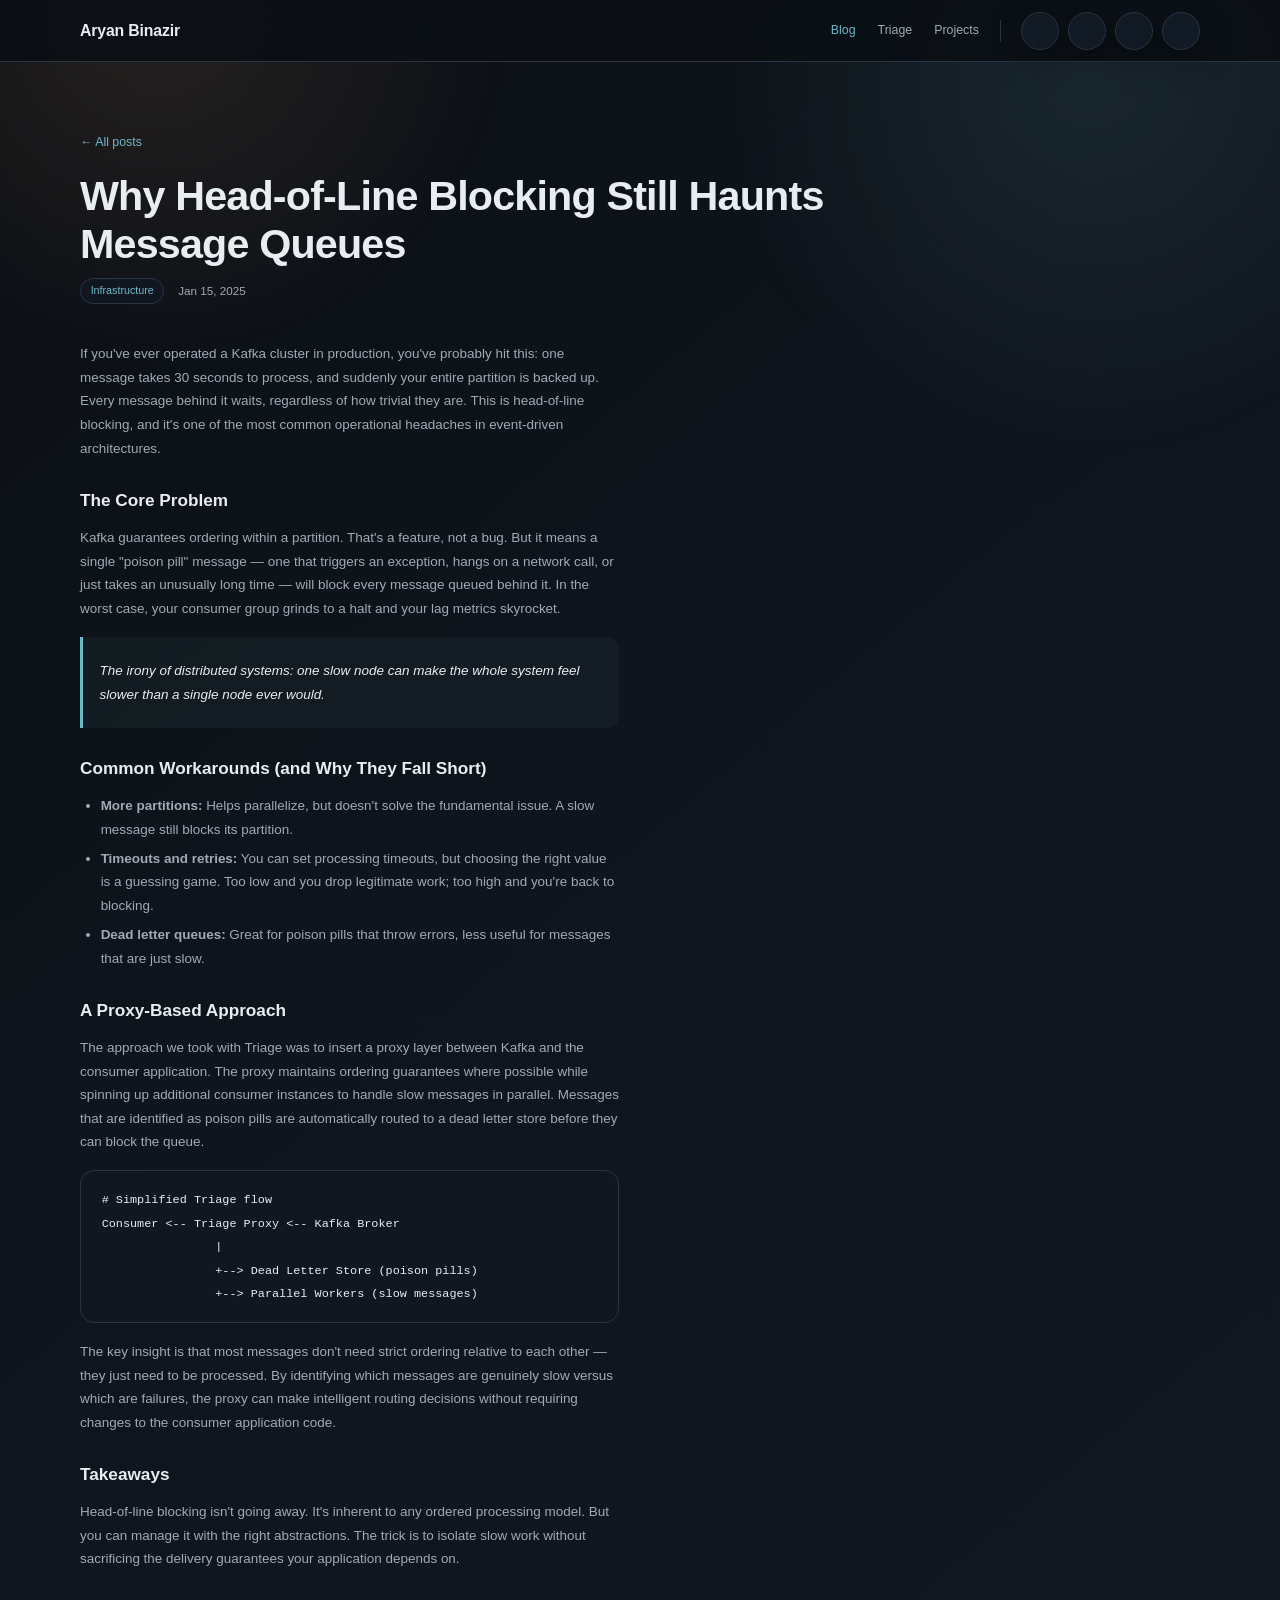
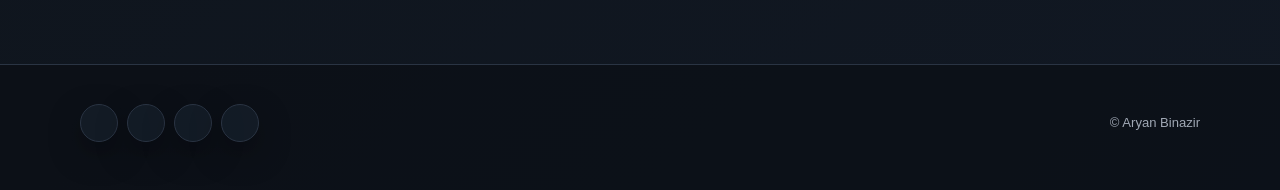
==== commit ef41b37e: "Updates" ====
--- a/blog/head-of-line-blocking/index.html
+++ b/blog/head-of-line-blocking/index.html
@@ -37,9 +37,9 @@
           <a href="../../index.html" class="header-brand">Aryan Binazir</a>
           <div class="header-right">
             <nav class="text-nav" aria-label="Main navigation">
+              <a href="../../blog.html" class="active">Blog</a>
               <a href="../../index.html#triage">Triage</a>
               <a href="../../index.html#projects">Projects</a>
-              <a href="../../blog.html" class="active">Blog</a>
             </nav>
             <span class="nav-divider"></span>
             <nav class="icon-nav" aria-label="Social links">
